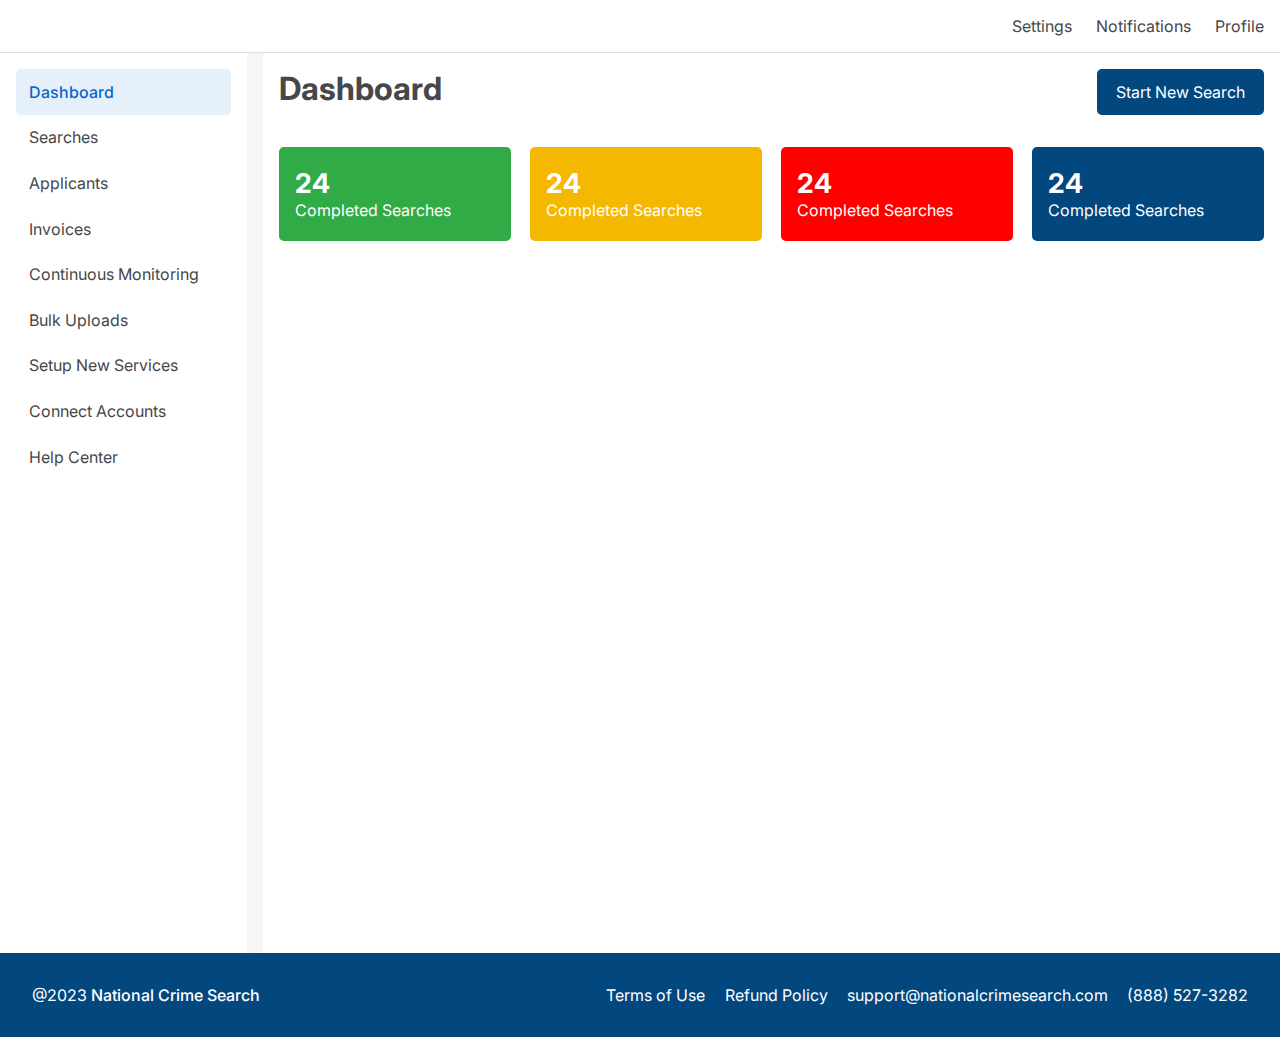
==== src/html/index.html @ 352a9bf9 "init commit" ====
<!DOCTYPE html>
<html lang="en">
<head>
	<meta charset="UTF-8">
	<meta http-equiv="X-UA-Compatible" content="IE=edge">
	<meta name="viewport" content="width=device-width, initial-scale=1.0">
	<title>Responsive Navbar</title>
	<link rel="stylesheet" href="/src/css/main.css" />
</head>
<body>
	<nav class="primary-navigation">
        <ul class="nav-list">
            <li class="nav-item"><a class="nav-item-link" href="#">Settings</a></li>
            <li class="nav-item"><a class="nav-item-link" href="#">Notifications</a></li>
            <li class="nav-item"><a class="nav-item-link" href="#">Profile</a></li>
        </ul>
    </nav>
    <nav class="side-navigation">
        <ul class="side-nav-list">
            <li class="side-nav-item active-item"><a href="#" class="side-nav-link">Dashboard</a></li>
            <li class="side-nav-item"><a href="#" class="side-nav-link">Searches</a></li>
            <li class="side-nav-item"><a href="#" class="side-nav-link">Applicants</a></li>
            <li class="side-nav-item"><a href="#" class="side-nav-link">Invoices</a></li>
            <li class="side-nav-item"><a href="#" class="side-nav-link">Continuous Monitoring</a></li>
            <li class="side-nav-item"><a href="#" class="side-nav-link">Bulk Uploads</a></li>
            <li class="side-nav-item"><a href="#" class="side-nav-link">Setup New Services</a></li>
            <li class="side-nav-item"><a href="#" class="side-nav-link">Connect Accounts</a></li>
            <li class="side-nav-item"><a href="#" class="side-nav-link">Help Center</a></li>
        </ul>
    </nav>
    <main class="main-content">
        <div class="content-top">
            <h1>Dashboard</h1>
            <button class="button button-primary button-large">Start New Search</button>
        </div>
        <div class="widget-tiles">
            <div class="tile green-bg">
                <p class="tile-num">24</p>
                <p class="tile-description">Completed Searches</p>
            </div>
            <div class="tile yellow-bg">
                <p class="tile-num">24</p>
                <p class="tile-description">Completed Searches</p>
            </div>
            <div class="tile red-bg">
                <p class="tile-num">24</p>
                <p class="tile-description">Completed Searches</p>
            </div>
            <div class="tile primary-bg">
                <p class="tile-num">24</p>
                <p class="tile-description">Completed Searches</p>
            </div>
        </div>
    </main>
    <footer class="footer-navigation">
        <p>@2023 <span class="bold-500">National Crime Search</span></p>
        <ul class="footer-nav-list">
            <li><a href="#">Terms of Use</a></li>
            <li><a href="#">Refund Policy</a></li>
            <li><a href="#">support@nationalcrimesearch.com</a></li>
            <li><a href="#">(888) 527-3282</a></li>
        </ul>
    </footer>
</body>
</html>
---- src/css/main.css ----
@import url('https://fonts.googleapis.com/css2?family=Inter:wght@300;400;500;600;700;800&display=swap');
:root {
    --main-bg-color: #F6F6F6;
    --main-text-color: #46474A;
    --main-border-color: #DFDFDF;
    --primary-blue-color: #03477F;
    --secondary-blue-color: #0A66CD;
    --active-blue-color: #E5F0FA;
    --white-color: #FFFFFF;
    --yellow-orange-color: #F5B800;
    --red-color: #FF0000;
    --green-color: #31AB45;
    --border: 1px var(--main-border-color) solid;
}

* {
    padding: 0;
    margin: 0;
    box-sizing: border-box;
    font-family: 'Inter', sans-serif;
}

html, body {
    background-color: var(--main-bg-color);
    height: 100%;
}

h1, h2, h3, h4, h5, h6, p, a {
    color: var(--main-text-color);
}

a {
    text-decoration: none;
}

ul {
    list-style: none;
}

.primary-navigation {
    background-color: var(--white-color);
    border-bottom: var(--border);
}

.primary-navigation ul {
    display: flex;
    gap: 1.5rem;
    padding: 1rem;
    justify-content: end;
    align-items: center;
}

.side-navigation {
    position: absolute;
    max-width: 247px;
    width: 100%;
    height: 100%;
    background-color: var(--white-color);
}

.side-navigation ul {
    display: flex;
    flex-direction: column;
    align-items: center;
    padding: 1rem;
}

.side-nav-item {
    width: 100%;
    padding: 0.8rem;
}

.active-item {
    background-color: var(--active-blue-color);
    border-radius: 5px;
}

.active-item a {
    color: var(--secondary-blue-color);
    font-weight: 500;
}

.main-content {
    height: 100%;
    margin-left: calc(1rem + 247px);
    padding: 1rem;
    background-color: var(--white-color);
}

.content-top {
    display: flex;
    justify-content: space-between;
}

.widget-tiles {
    display: flex;
    justify-content: space-between;
    align-items: center;
    flex: 1;
    gap: 1.2rem;
    margin-top: 2rem;
}

.tile {
    background-color: green;
    padding: 1.3rem 1rem;
    border-radius: 5px;
    width: 100%;
}

.tile-num {
    color: var(--white-color);
    font-weight: 700;
    font-size: 1.7rem;
}

.tile-description {
    color: var(--white-color);
}

.footer-navigation {
    display: flex;
    justify-content: space-between;
    align-items: center;
    padding: 2rem;
    background-color: var(--primary-blue-color);
}

.footer-navigation p, 
.footer-navigation a {
    color: var(--white-color);
}

.footer-navigation ul {
    display: flex;
    gap: 1.2rem;
}

.button {
    border: none;
    border-radius: 5px;
}

.button:hover {
    cursor: pointer;
}

.button-primary {
    padding: 0.8rem 1.2rem;
    color: var(--white-color);
    background-color: var(--primary-blue-color);
}

.button-large {
    font-size: 1rem;
}

/* Utilities */
.bold-500 {
    font-weight: 500;
}

.green-bg {
    background-color: var(--green-color);
}

.yellow-bg {
    background-color: var(--yellow-orange-color);
}

.red-bg {
    background-color: var(--red-color);
}

.primary-bg {
    background-color: var(--primary-blue-color);
}

/* Media Queries */
@media screen and (max-width: 1110px) {
    .widget-tiles {
        gap: 0.5rem;
    }
  }
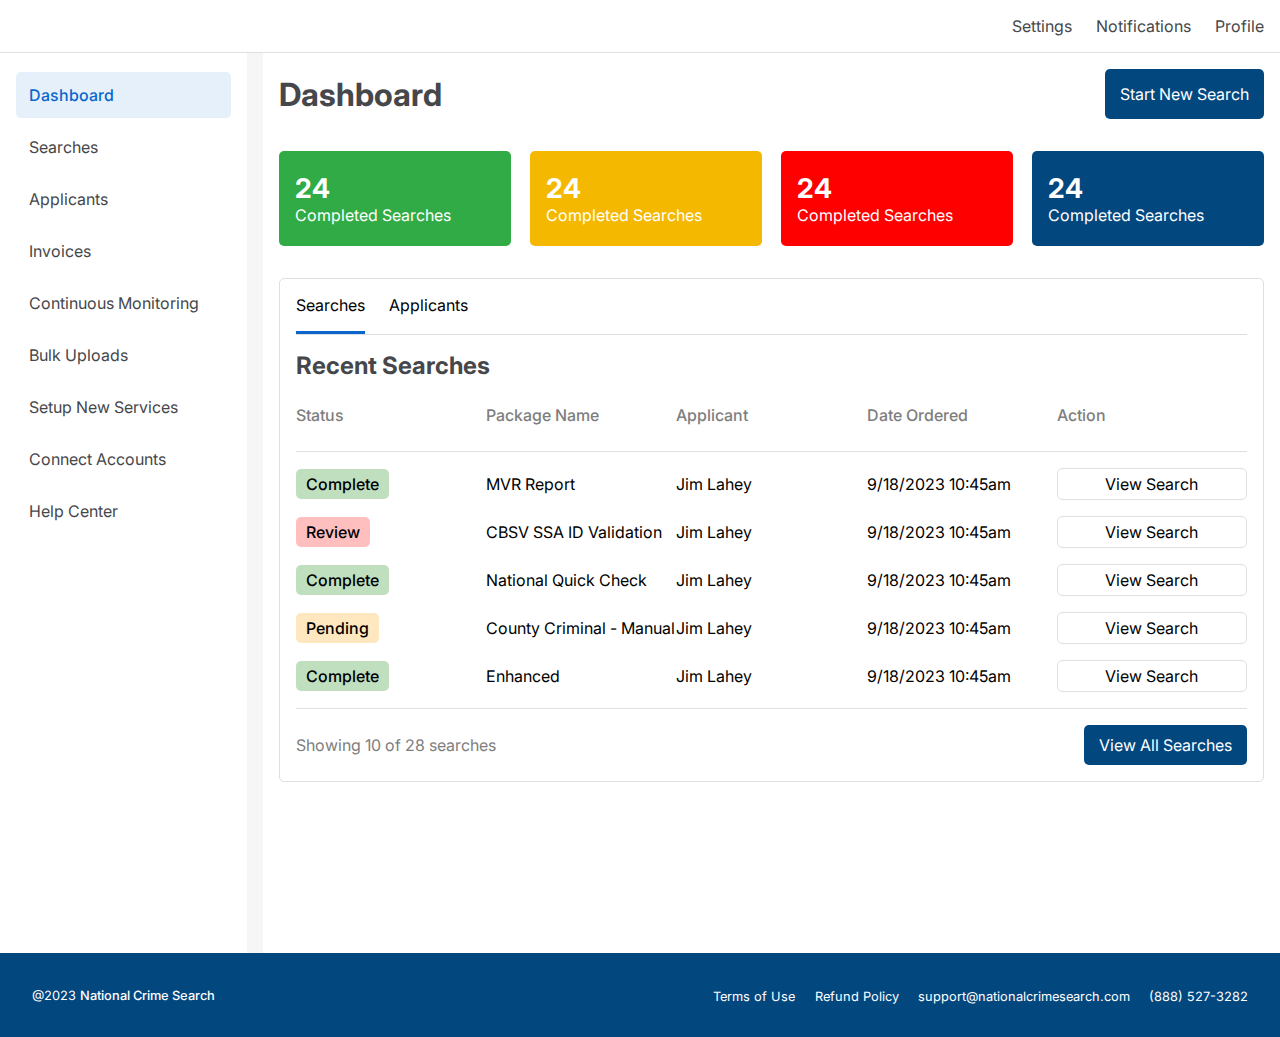
==== commit 016b0616: "some changes" ====
--- a/src/html/index.html
+++ b/src/html/index.html
@@ -15,43 +15,108 @@
             <li class="nav-item"><a class="nav-item-link" href="#">Profile</a></li>
         </ul>
     </nav>
-    <nav class="side-navigation">
-        <ul class="side-nav-list">
-            <li class="side-nav-item active-item"><a href="#" class="side-nav-link">Dashboard</a></li>
-            <li class="side-nav-item"><a href="#" class="side-nav-link">Searches</a></li>
-            <li class="side-nav-item"><a href="#" class="side-nav-link">Applicants</a></li>
-            <li class="side-nav-item"><a href="#" class="side-nav-link">Invoices</a></li>
-            <li class="side-nav-item"><a href="#" class="side-nav-link">Continuous Monitoring</a></li>
-            <li class="side-nav-item"><a href="#" class="side-nav-link">Bulk Uploads</a></li>
-            <li class="side-nav-item"><a href="#" class="side-nav-link">Setup New Services</a></li>
-            <li class="side-nav-item"><a href="#" class="side-nav-link">Connect Accounts</a></li>
-            <li class="side-nav-item"><a href="#" class="side-nav-link">Help Center</a></li>
-        </ul>
-    </nav>
-    <main class="main-content">
-        <div class="content-top">
-            <h1>Dashboard</h1>
-            <button class="button button-primary button-large">Start New Search</button>
-        </div>
-        <div class="widget-tiles">
-            <div class="tile green-bg">
-                <p class="tile-num">24</p>
-                <p class="tile-description">Completed Searches</p>
+    <div class="sidenav-main-wrapper">
+        <nav class="side-navigation">
+            <ul class="side-nav-list">
+                <li class="side-nav-item active-item"><a href="#" class="side-nav-link">Dashboard</a></li>
+                <li class="side-nav-item"><a href="#" class="side-nav-link">Searches</a></li>
+                <li class="side-nav-item"><a href="#" class="side-nav-link">Applicants</a></li>
+                <li class="side-nav-item"><a href="#" class="side-nav-link">Invoices</a></li>
+                <li class="side-nav-item"><a href="#" class="side-nav-link">Continuous Monitoring</a></li>
+                <li class="side-nav-item"><a href="#" class="side-nav-link">Bulk Uploads</a></li>
+                <li class="side-nav-item"><a href="#" class="side-nav-link">Setup New Services</a></li>
+                <li class="side-nav-item"><a href="#" class="side-nav-link">Connect Accounts</a></li>
+                <li class="side-nav-item"><a href="#" class="side-nav-link">Help Center</a></li>
+            </ul>
+        </nav>
+        <main class="main-content">
+            <div class="content-top">
+                <h1>Dashboard</h1>
+                <button class="button button-primary button-large">Start New Search</button>
             </div>
-            <div class="tile yellow-bg">
-                <p class="tile-num">24</p>
-                <p class="tile-description">Completed Searches</p>
+            <div class="widget-tiles">
+                <div class="tile green-bg">
+                    <p class="tile-num">24</p>
+                    <p class="tile-description">Completed Searches</p>
+                </div>
+                <div class="tile yellow-bg">
+                    <p class="tile-num">24</p>
+                    <p class="tile-description">Completed Searches</p>
+                </div>
+                <div class="tile red-bg">
+                    <p class="tile-num">24</p>
+                    <p class="tile-description">Completed Searches</p>
+                </div>
+                <div class="tile primary-bg">
+                    <p class="tile-num">24</p>
+                    <p class="tile-description">Completed Searches</p>
+                </div>
             </div>
-            <div class="tile red-bg">
-                <p class="tile-num">24</p>
-                <p class="tile-description">Completed Searches</p>
+            <div class="wrapper bordered">
+                <nav class="tabs-navigation">
+                    <ul class="tab-list">
+                        <li class="tab-item tab-active">Searches</li>
+                        <li class="tab-item">Applicants</li>
+                    </ul>
+                </nav>
+                <div class="tab-content">
+                    <div class="tab-content-head">
+                        <h2>Recent Searches</h2>
+                    </div>
+                    <table class="table">
+                        <tr class="table-head">
+                            <th>Status</th>
+                            <th>Package Name</th>
+                            <th>Applicant</th>
+                            <th>Date Ordered</th>
+                            <th>Action</th>
+                        </tr>
+                        <tr>
+                            <td><span class="status transparent-green">Complete</span></td>
+                            <td>MVR Report</td>
+                            <td>Jim Lahey</td>
+                            <td>9/18/2023 10:45am</td>
+                            <td><button class="button button-light button-action">View Search</button></td>
+                        </tr>
+                        <tr>
+                            <td><span class="status transparent-red">Review</span></td>
+                            <td>CBSV SSA ID Validation</td>
+                            <td>Jim Lahey</td>
+                            <td>9/18/2023 10:45am</td>
+                            <td><button class="button button-light button-action">View Search</button></td>
+                        </tr>
+                        <tr>
+                            <td><span class="status transparent-green">Complete</span></td>
+                            <td>National Quick Check</td>
+                            <td>Jim Lahey</td>
+                            <td>9/18/2023 10:45am</td>
+                            <td><button class="button button-light button-action">View Search</button></td>
+                        </tr>
+                        <tr>
+                            <td><span class="status transparent-yellow">Pending</span></td>
+                            <td>County Criminal - Manual</td>
+                            <td>Jim Lahey</td>
+                            <td>9/18/2023 10:45am</td>
+                            <td><button class="button button-light button-action">View Search</button></td>
+                        </tr>
+                        <tr>
+                            <td><span class="status transparent-green">Complete</span></td>
+                            <td>Enhanced</td>
+                            <td>Jim Lahey</td>
+                            <td>9/18/2023 10:45am</td>
+                            <td><button class="button button-light button-action">View Search</button></td>
+                        </tr>
+                    </table>
+                    <div class="table-footer">
+                        <p>Showing 10 of 28 searches</p>
+                        <button class="button button-primary">
+                            View All Searches
+                        </button>
+                    </div>
+                </div>
             </div>
-            <div class="tile primary-bg">
-                <p class="tile-num">24</p>
-                <p class="tile-description">Completed Searches</p>
-            </div>
-        </div>
-    </main>
+        </main>
+    </div>
     <footer class="footer-navigation">
         <p>@2023 <span class="bold-500">National Crime Search</span></p>
         <ul class="footer-nav-list">
--- a/src/css/main.css
+++ b/src/css/main.css
@@ -10,6 +10,10 @@
     --yellow-orange-color: #F5B800;
     --red-color: #FF0000;
     --green-color: #31AB45;
+    --transparent-green-color: rgba(0, 128, 0, .25);
+    --transparent-red-color: rgba(255, 0, 0, .25);
+    --transparent-yellow-color: rgba(255, 165, 0, .25);
+    --gray-700-color: #7E7E7E;
     --border: 1px var(--main-border-color) solid;
 }
 
@@ -22,7 +26,7 @@
 
 html, body {
     background-color: var(--main-bg-color);
-    height: 100%;
+    min-height: 100%;
 }
 
 h1, h2, h3, h4, h5, h6, p, a {
@@ -35,6 +39,10 @@
 
 ul {
     list-style: none;
+}
+
+.sidenav-main-wrapper {
+    position: relative;
 }
 
 .primary-navigation {
@@ -54,7 +62,7 @@
     position: absolute;
     max-width: 247px;
     width: 100%;
-    height: 100%;
+    min-height: 100%;
     background-color: var(--white-color);
 }
 
@@ -66,8 +74,21 @@
 }
 
 .side-nav-item {
+    margin: 0.2rem 0;
+    width: 100%;
+}
+
+.side-nav-link {
+    display: block;
     width: 100%;
     padding: 0.8rem;
+    transition: all 0.1s ease;
+}
+
+.side-nav-link:hover{ 
+    background-color: var(--active-blue-color);
+    border-radius: 5px;
+    color: var(--secondary-blue-color);
 }
 
 .active-item {
@@ -81,7 +102,7 @@
 }
 
 .main-content {
-    height: 100%;
+    min-height: 100vh;
     margin-left: calc(1rem + 247px);
     padding: 1rem;
     background-color: var(--white-color);
@@ -90,6 +111,7 @@
 .content-top {
     display: flex;
     justify-content: space-between;
+    align-items: center;
 }
 
 .widget-tiles {
@@ -98,7 +120,7 @@
     align-items: center;
     flex: 1;
     gap: 1.2rem;
-    margin-top: 2rem;
+    margin: 2rem 0rem;
 }
 
 .tile {
@@ -129,6 +151,7 @@
 .footer-navigation p, 
 .footer-navigation a {
     color: var(--white-color);
+    font-size: 0.8rem;
 }
 
 .footer-navigation ul {
@@ -136,7 +159,65 @@
     gap: 1.2rem;
 }
 
+.wrapper {
+    padding: 1rem;
+}
+
+.tabs-navigation {
+    border-bottom: var(--border);
+}
+
+.tabs-navigation ul {
+    display: flex;
+    gap: 1.5rem;
+}
+
+.tab-item {
+    padding-bottom: 1rem;
+}
+
+.tab-active {
+    border-bottom: 3px var(--secondary-blue-color) solid;
+}
+
+.tab-content-head {
+    margin-top: 1rem;
+}
+
+.table {
+    width: 100%;
+    border-collapse: separate;
+    border-spacing: 0;
+    table-layout: fixed;
+}
+
+.table td {
+    padding-top: 1rem;
+}
+
+.table-head th {
+    text-align: left;
+    font-weight: 500;
+    color: var(--gray-700-color);
+    padding: 1.6rem 0;
+    border-bottom: var(--border);
+}
+
+.table-footer {
+    display: flex;
+    justify-content: space-between;
+    align-items: center;
+    border-top: var(--border);
+    margin-top: 1rem;
+    padding-top: 1rem;
+}
+
+.table-footer p {
+    color: var(--gray-700-color);
+}
+
 .button {
+    font-size: 1rem;
     border: none;
     border-radius: 5px;
 }
@@ -146,16 +227,40 @@
 }
 
 .button-primary {
-    padding: 0.8rem 1.2rem;
+    padding: 10px 15px;
     color: var(--white-color);
     background-color: var(--primary-blue-color);
 }
 
 .button-large {
+    padding: 15px;
     font-size: 1rem;
 }
 
+.button-light {
+    padding: 5px 10px;
+    background-color: transparent;
+    border: var(--border);
+    transition: all 0.1s ease;
+}
+
+.button-light:hover {
+    background-color: var(--active-blue-color);
+    border: 1px var(--active-blue-color) solid;
+    color: var(--secondary-blue-color);
+}
+
+.button-action {
+    width: 100%;
+    font-size: 1rem;
+}
+
 /* Utilities */
+.bordered {
+    border: var(--border);
+    border-radius: 5px;
+}
+
 .bold-500 {
     font-weight: 500;
 }
@@ -174,6 +279,26 @@
 
 .primary-bg {
     background-color: var(--primary-blue-color);
+}
+
+.status {
+    text-align: center;
+    padding: 5px 10px;
+    border-radius: 5px;
+    font-size: 1rem;
+    font-weight: 500;
+}
+
+.transparent-green {
+    background-color: var(--transparent-green-color);
+}
+
+.transparent-red {
+    background-color: var(--transparent-red-color);
+}
+
+.transparent-yellow {
+    background-color: var(--transparent-yellow-color);
 }
 
 /* Media Queries */
